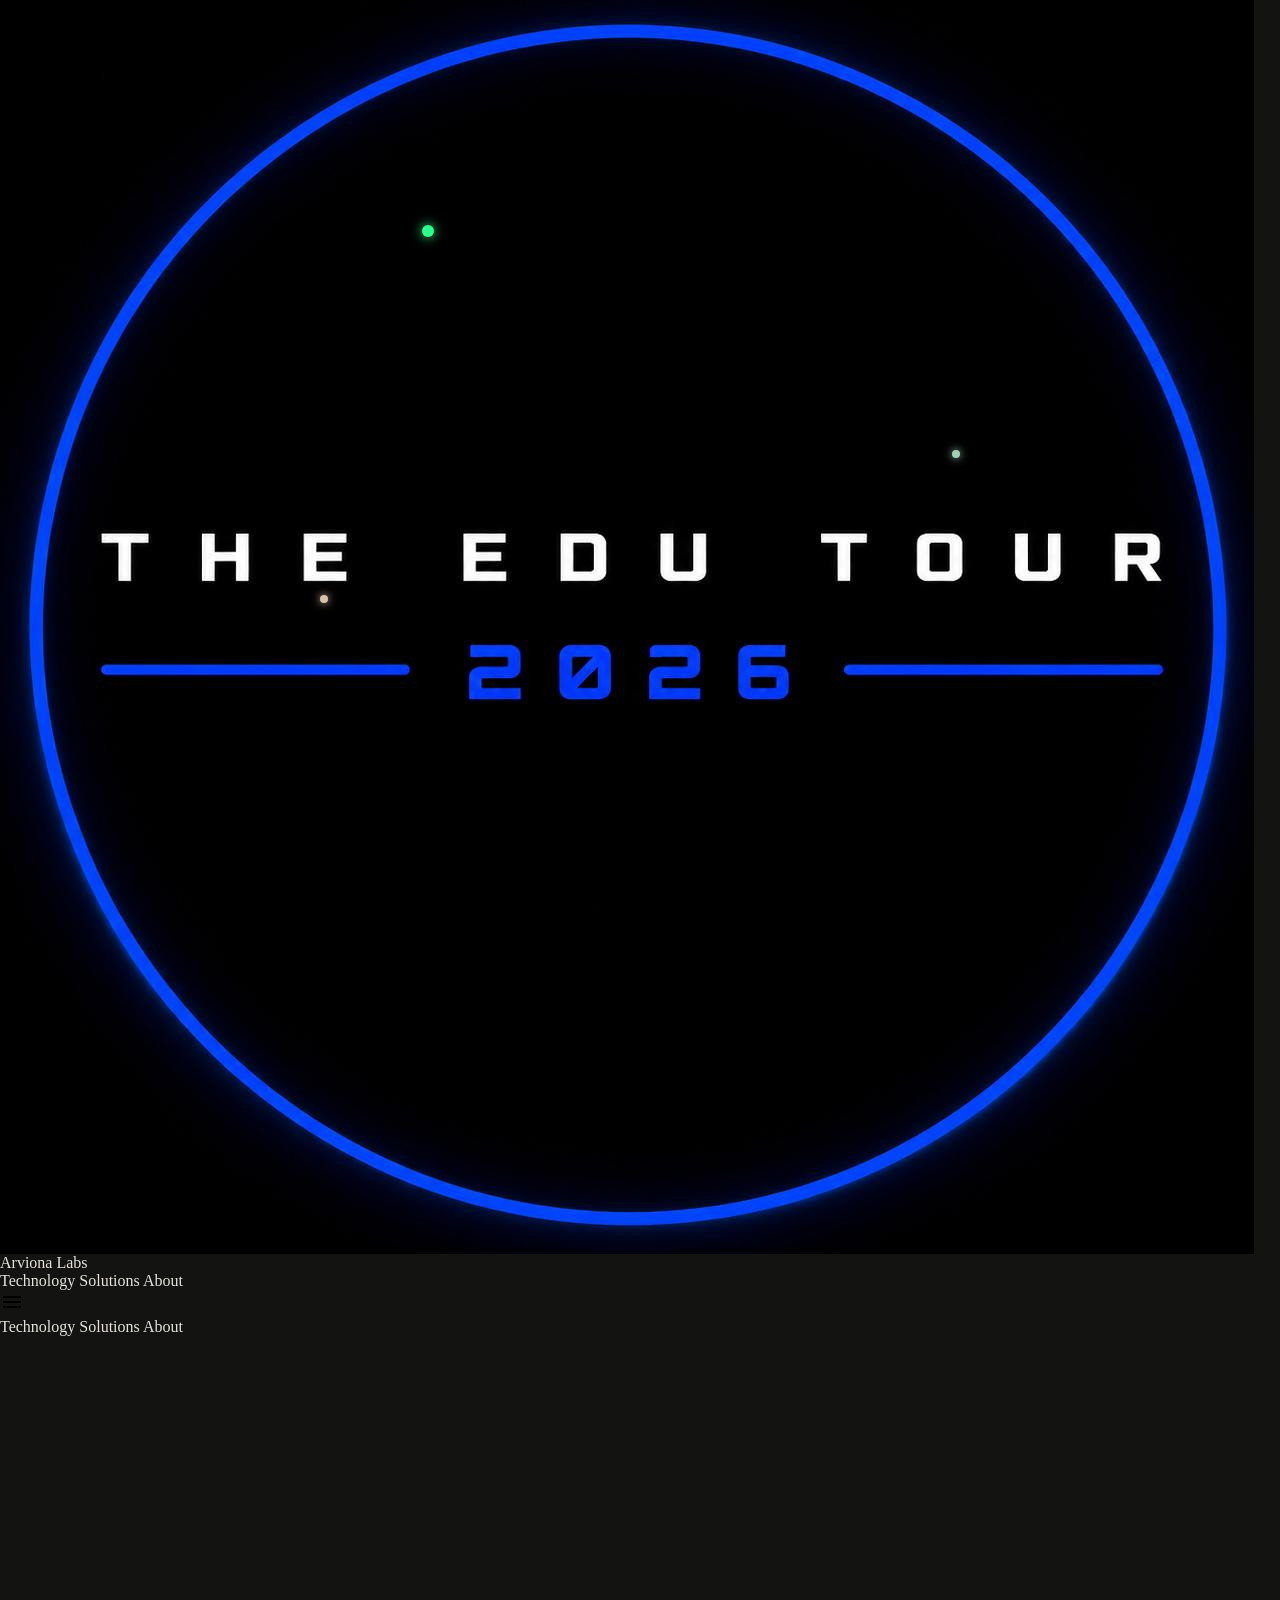
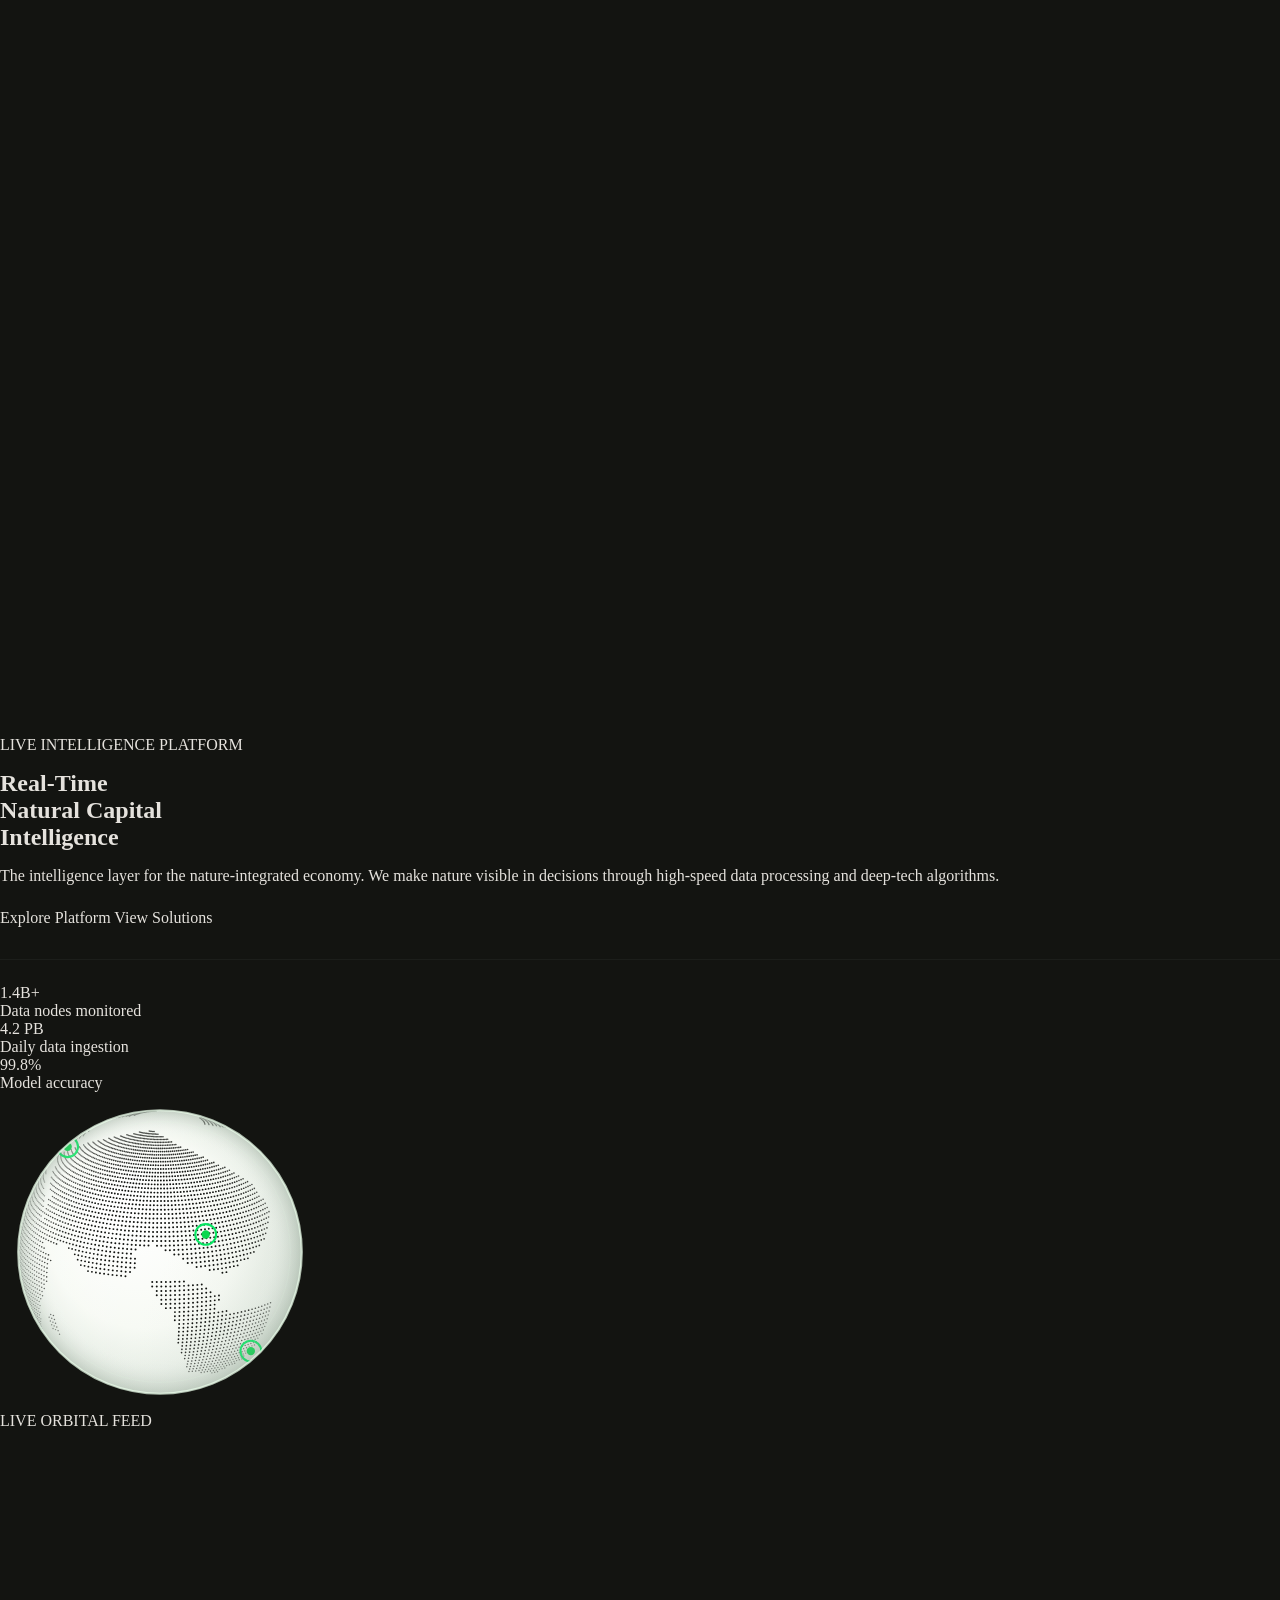
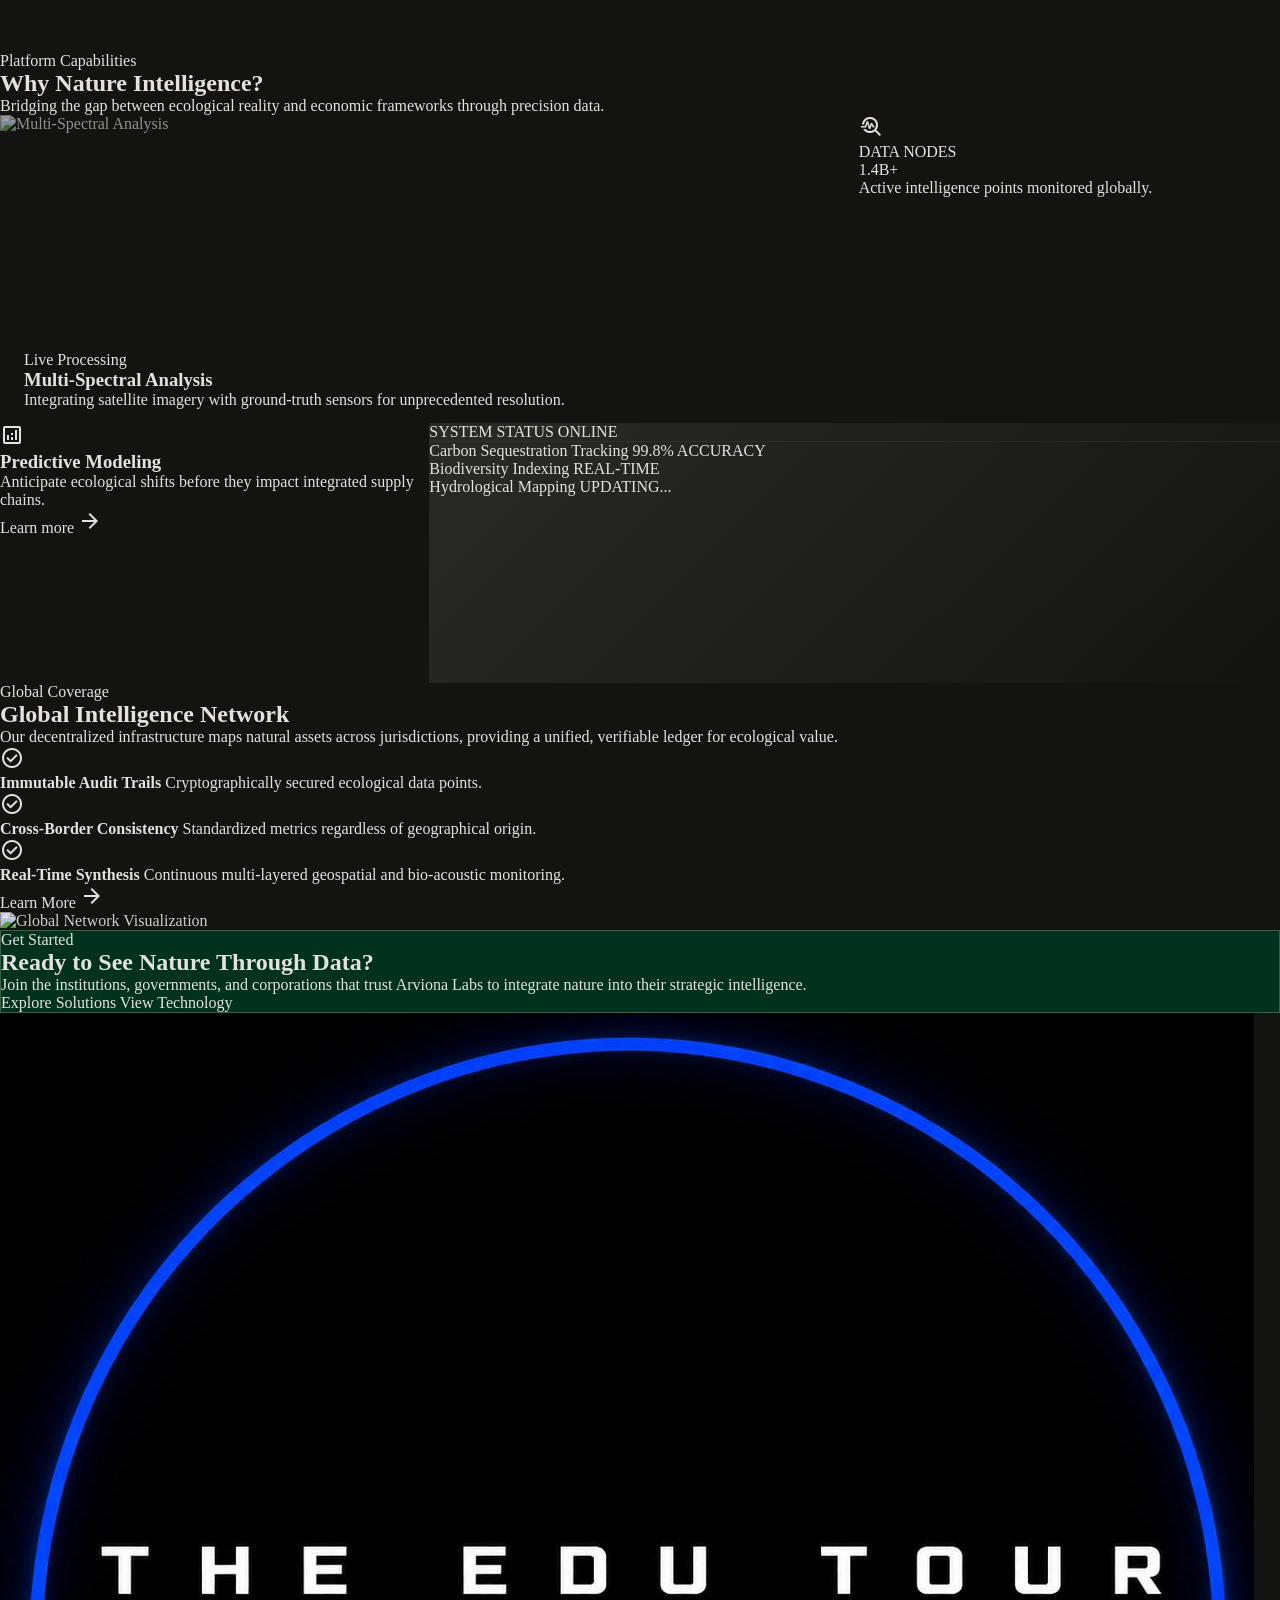
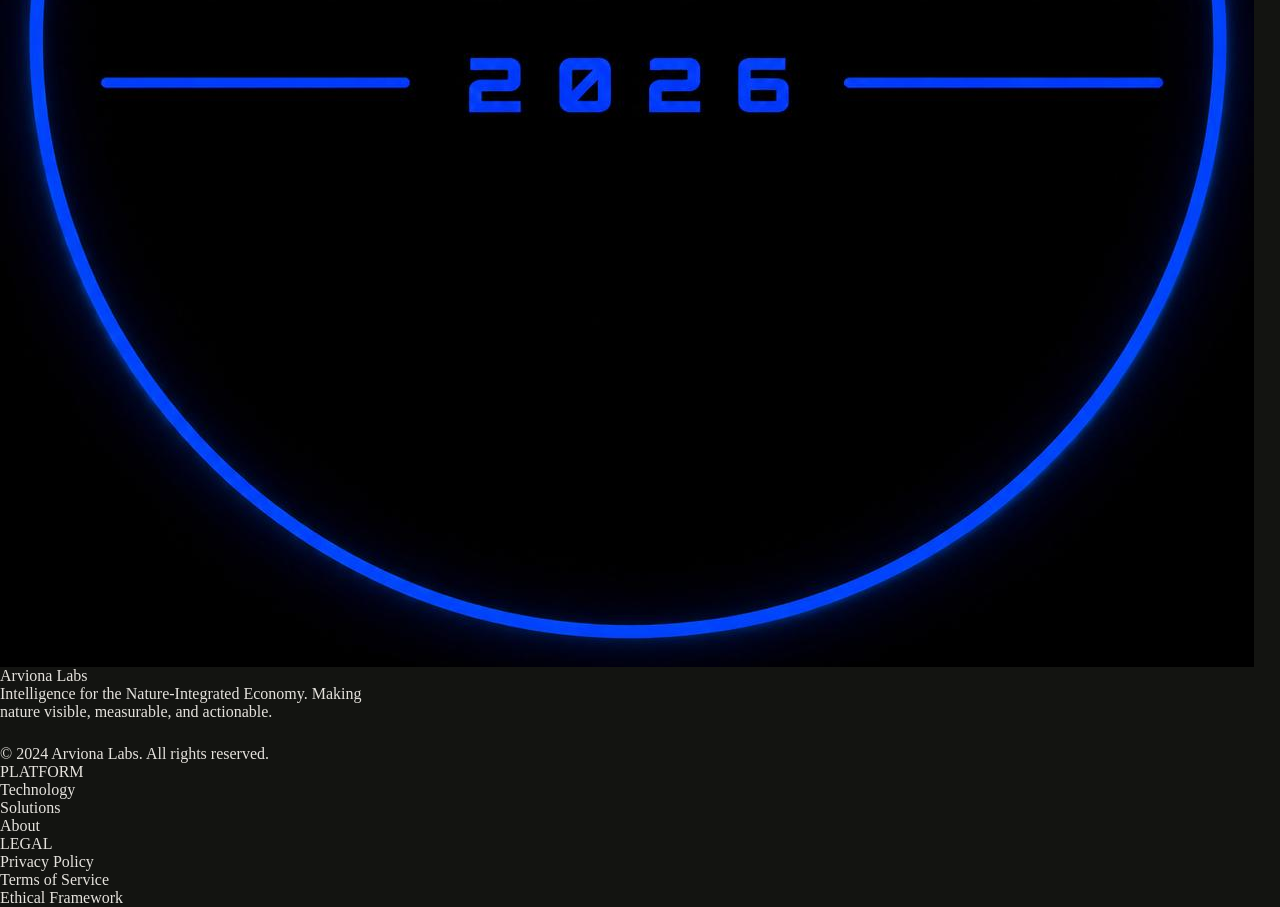
==== index.html @ b2488eae "first commit of website" ====
<!DOCTYPE html>
<html lang="en">
<head>
<meta charset="utf-8"/>
<meta content="width=device-width, initial-scale=1.0" name="viewport"/>
<title>Arviona Labs - Natural Capital Intelligence</title>
<meta name="description" content="The intelligence layer for the nature-integrated economy. Real-time natural capital intelligence through high-speed data processing and deep-tech algorithms."/>
<link href="https://fonts.googleapis.com" rel="preconnect"/>
<link crossorigin="" href="https://fonts.gstatic.com" rel="preconnect"/>
<link href="https://fonts.googleapis.com/css2?family=DM+Sans:ital,opsz,wght@0,9..40,100..1000;1,9..40,100..1000&family=JetBrains+Mono:ital,wght@0,100..800;1,100..800&family=Plus+Jakarta+Sans:ital,wght@0,200..800;1,200..800&display=swap" rel="stylesheet"/>
<link href="https://fonts.googleapis.com/css2?family=Material+Symbols+Outlined:wght,FILL@100..700,0..1&display=swap" rel="stylesheet"/>
<link href="arviona labs.jpeg" rel="icon" type="image/jpeg"/>
<link href="styles.css" rel="stylesheet"/>
</head>
<body class="tech-grid">

<!-- NAV -->
<nav class="nav">
  <a href="index.html" class="nav-logo">
    <div class="nav-icon nav-icon-image"><img alt="" class="brand-logo-image" src="arviona labs.jpeg"/></div>
    <span class="nav-brand">Arviona Labs</span>
  </a>
  <div class="nav-links">
    <a class="nav-link" href="technology.html">Technology</a>
    <a class="nav-link" href="solutions.html">Solutions</a>
    <a class="nav-link" href="about.html">About</a>
  </div>
  <button class="nav-hamburger md-show" id="menu-btn" aria-label="Open menu">
    <span class="material-symbols-outlined">menu</span>
  </button>
</nav>

<!-- MOBILE MENU -->
<div class="mobile-menu" id="mobile-menu">
  <a href="technology.html">Technology</a>
  <a href="solutions.html">Solutions</a>
  <a href="about.html">About</a>
</div>

<main class="main">

  <!-- HERO -->
  <section class="hero-section container section relative">
    <div class="blur-neon" style="top:15%;right:20%;width:600px;height:600px"></div>
    <div class="blur-primary" style="bottom:0;left:0;width:400px;height:400px"></div>

    <div class="hero-grid" style="position:relative;z-index:10">
      <!-- Left: Text -->
      <div class="space-y-4">
        <div class="chip">
          <span class="dot dot-sm"></span>
          LIVE INTELLIGENCE PLATFORM
        </div>

        <h1 class="display-lg text-secondary-dim" style="margin-top:16px">
          Real-Time<br/>
          <span class="text-on-bg">Natural Capital</span><br/>
          Intelligence
        </h1>

        <p class="body-lg text-on-surface-variant max-w-xl" style="margin-top:16px">
          The intelligence layer for the nature-integrated economy. We make nature visible in decisions through high-speed data processing and deep-tech algorithms.
        </p>

        <div class="flex flex-wrap gap-4" style="margin-top:24px">
          <a href="technology.html" class="btn-primary glow-border">Explore Platform</a>
          <a href="solutions.html" class="btn-secondary">View Solutions</a>
        </div>

        <!-- Stats -->
        <div class="flex flex-wrap gap-8" style="margin-top:32px;padding-top:24px;border-top:1px solid rgba(65,73,67,0.2)">
          <div>
            <div class="stat-value text-neon neon-text-glow">1.4B+</div>
            <div class="label-tech text-on-surface-variant mt-2">Data nodes monitored</div>
          </div>
          <div>
            <div class="stat-value text-secondary-dim">4.2 PB</div>
            <div class="label-tech text-on-surface-variant mt-2">Daily data ingestion</div>
          </div>
          <div>
            <div class="stat-value text-primary">99.8%</div>
            <div class="label-tech text-on-surface-variant mt-2">Model accuracy</div>
          </div>
        </div>
      </div>

      <!-- Right: Globe -->
      <div class="relative hero-globe-wrap" style="height:clamp(340px,44vw,560px)">
        <div class="blur-neon" style="inset:0;border-radius:50%"></div>
        <div aria-label="Rotating dotted globe" class="hero-globe-stage" role="img">
          <div class="hero-globe-aura"></div>
          <div class="hero-globe-shell animate-float">
            <canvas aria-hidden="true" class="hero-globe-canvas" id="hero-globe-canvas"></canvas>
          </div>
        </div>
        <!-- Live pill -->
        <div class="glass rounded-full flex items-center gap-2 px-4 py-2 hero-globe-pill">
          <span class="dot dot-sm"></span>
          <span class="label-tech text-neon">LIVE ORBITAL FEED</span>
        </div>
      </div>
    </div>
  </section>

  <!-- BENTO GRID: WHY NATURE INTELLIGENCE -->
  <section class="container section">
    <div class="mb-10">
      <span class="section-label">Platform Capabilities</span>
      <h2 class="headline-lg text-secondary-dim mt-3">Why Nature Intelligence?</h2>
      <p class="body-lg text-on-surface-variant max-w-2xl mt-2">Bridging the gap between ecological reality and economic frameworks through precision data.</p>
    </div>

    <div class="bento">
      <!-- Multi-Spectral -->
      <div class="span-8 glass rounded-xl overflow-hidden relative glow-hover" style="min-height:300px">
        <div class="absolute inset-0 z-0">
          <img alt="Multi-Spectral Analysis" class="card-img" style="width:100%;height:100%;object-fit:cover;opacity:0.6" src="https://lh3.googleusercontent.com/aida/[base64]"/>
          <div class="gradient-up absolute inset-0"></div>
        </div>
        <div style="position:relative;z-index:10;height:100%;display:flex;flex-direction:column;justify-content:flex-end;padding:24px">
          <span class="label-tech text-neon uppercase tracking-widest mb-2">Live Processing</span>
          <h3 class="title-md text-on-bg">Multi-Spectral Analysis</h3>
          <p class="body-md text-on-surface-variant mt-2 max-w-md">Integrating satellite imagery with ground-truth sensors for unprecedented resolution.</p>
        </div>
      </div>

      <!-- Stat: 1.4B+ -->
      <div class="span-4 glass rounded-xl p-gutter flex flex-col justify-between glow-hover" style="min-height:260px">
        <span class="material-symbols-outlined text-4xl text-secondary-dim">troubleshoot</span>
        <div>
          <div class="label-tech text-on-surface-variant mb-2">DATA NODES</div>
          <div class="stat-value text-neon neon-text-glow">1.4B+</div>
          <p class="body-md text-on-surface-variant mt-2">Active intelligence points monitored globally.</p>
        </div>
      </div>

      <!-- Predictive Modeling -->
      <div class="span-4 glass rounded-xl p-gutter flex flex-col justify-between glow-hover" style="min-height:260px">
        <span class="material-symbols-outlined text-4xl text-tertiary">analytics</span>
        <div>
          <h3 class="title-md text-on-bg mb-2">Predictive Modeling</h3>
          <p class="body-md text-on-surface-variant">Anticipate ecological shifts before they impact integrated supply chains.</p>
          <a href="technology.html" class="inline-flex items-center gap-2 text-neon label-tech mt-4 link-arrow">
            Learn more <span class="material-symbols-outlined text-sm">arrow_forward</span>
          </a>
        </div>
      </div>

      <!-- System Status -->
      <div class="span-8 glass rounded-xl p-gutter glow-hover" style="min-height:220px;background:linear-gradient(135deg, var(--surface-container-high), var(--bg))">
        <div style="width:100%">
          <div class="flex justify-between items-end pb-4 mb-4" style="border-bottom:1px solid rgba(65,73,67,0.3)">
            <span class="label-tech text-on-surface-variant">SYSTEM STATUS</span>
            <span class="label-tech text-neon flex items-center gap-2">
              <span class="dot dot-sm"></span> ONLINE
            </span>
          </div>
          <div class="space-y-4">
            <div class="flex justify-between items-center">
              <span class="body-md text-on-bg">Carbon Sequestration Tracking</span>
              <span class="label-tech text-secondary-dim">99.8% ACCURACY</span>
            </div>
            <div class="flex justify-between items-center">
              <span class="body-md text-on-bg">Biodiversity Indexing</span>
              <span class="label-tech text-secondary-dim">REAL-TIME</span>
            </div>
            <div class="flex justify-between items-center">
              <span class="body-md text-on-bg">Hydrological Mapping</span>
              <span class="label-tech text-neon flex items-center gap-2">
                <span class="dot dot-sm"></span>UPDATING...
              </span>
            </div>
          </div>
        </div>
      </div>
    </div>
  </section>

  <!-- GLOBAL INTELLIGENCE NETWORK -->
  <section class="container section">
    <div class="grid-2">
      <div>
        <span class="section-label">Global Coverage</span>
        <h2 class="headline-lg text-secondary-dim mt-3 mb-4">Global Intelligence Network</h2>
        <p class="body-lg text-on-surface-variant mb-6">
          Our decentralized infrastructure maps natural assets across jurisdictions, providing a unified, verifiable ledger for ecological value.
        </p>
        <div class="space-y-4">
          <div class="flex items-start gap-3">
            <span class="material-symbols-outlined text-neon mt-2">check_circle</span>
            <div>
              <strong class="body-md text-on-bg block">Immutable Audit Trails</strong>
              <span class="body-md text-on-surface-variant">Cryptographically secured ecological data points.</span>
            </div>
          </div>
          <div class="flex items-start gap-3">
            <span class="material-symbols-outlined text-neon mt-2">check_circle</span>
            <div>
              <strong class="body-md text-on-bg block">Cross-Border Consistency</strong>
              <span class="body-md text-on-surface-variant">Standardized metrics regardless of geographical origin.</span>
            </div>
          </div>
          <div class="flex items-start gap-3">
            <span class="material-symbols-outlined text-neon mt-2">check_circle</span>
            <div>
              <strong class="body-md text-on-bg block">Real-Time Synthesis</strong>
              <span class="body-md text-on-surface-variant">Continuous multi-layered geospatial and bio-acoustic monitoring.</span>
            </div>
          </div>
        </div>
        <div class="mt-8">
          <a href="about.html" class="btn-outline link-arrow">
            Learn More <span class="material-symbols-outlined text-sm">arrow_forward</span>
          </a>
        </div>
      </div>
      <div class="relative glass rounded-xl overflow-hidden">
        <img alt="Global Network Visualization" style="width:100%;height:auto;object-fit:cover;opacity:0.9" src="https://lh3.googleusercontent.com/aida/[base64]"/>
        <div class="animate-pulse" style="position:absolute;top:25%;left:33%;width:12px;height:12px;border-radius:50%;background:var(--neon);box-shadow:0 0 12px #2DFF8D"></div>
        <div class="animate-pulse" style="position:absolute;top:50%;right:25%;width:8px;height:8px;border-radius:50%;background:var(--primary);box-shadow:0 0 8px #a1d1b5;animation-delay:1s"></div>
        <div class="animate-pulse" style="position:absolute;bottom:33%;left:25%;width:8px;height:8px;border-radius:50%;background:var(--secondary-fixed-dim);box-shadow:0 0 8px #dac2aa;animation-delay:2s"></div>
      </div>
    </div>
  </section>

  <!-- CTA BANNER -->
  <section class="container section">
    <div class="relative rounded-2xl overflow-hidden p-10 text-center" style="background:var(--primary-container);border:1px solid rgba(184,206,162,0.3)">
      <div class="blur-neon" style="inset:0"></div>
      <div style="position:relative;z-index:10">
        <span class="section-label">Get Started</span>
        <h2 class="headline-lg text-on-bg mt-3 mb-4">Ready to See Nature Through Data?</h2>
        <p class="body-lg text-on-surface-variant mb-8 max-w-2xl mx-auto">
          Join the institutions, governments, and corporations that trust Arviona Labs to integrate nature into their strategic intelligence.
        </p>
        <div class="flex flex-wrap justify-center gap-4">
          <a href="solutions.html" class="btn-primary">Explore Solutions</a>
          <a href="technology.html" class="btn-secondary glow-border">View Technology</a>
        </div>
      </div>
    </div>
  </section>

</main>

<!-- FOOTER -->
<footer class="footer">
  <div class="footer-grid">
    <div>
      <div class="nav-logo mb-4">
        <div class="nav-icon nav-icon-image"><img alt="" class="brand-logo-image" src="arviona labs.jpeg"/></div>
        <span class="nav-brand">Arviona Labs</span>
      </div>
      <p class="body-md text-on-surface-variant" style="max-width:24rem;margin-bottom:24px">
        Intelligence for the Nature-Integrated Economy. Making nature visible, measurable, and actionable.
      </p>
      <p class="label-tech text-on-surface-variant">© 2024 Arviona Labs. All rights reserved.</p>
    </div>
    <div>
      <span class="label-tech text-on-bg block mb-4">PLATFORM</span>
      <div class="space-y-4">
        <a class="body-md text-on-surface-variant block transition-colors" href="technology.html" style="display:block">Technology</a>
        <a class="body-md text-on-surface-variant block transition-colors" href="solutions.html" style="display:block">Solutions</a>
        <a class="body-md text-on-surface-variant block transition-colors" href="about.html" style="display:block">About</a>
      </div>
    </div>
    <div>
      <span class="label-tech text-on-bg block mb-4">LEGAL</span>
      <div class="space-y-4">
        <a class="body-md text-on-surface-variant block transition-colors" href="#" style="display:block">Privacy Policy</a>
        <a class="body-md text-on-surface-variant block transition-colors" href="#" style="display:block">Terms of Service</a>
        <a class="body-md text-on-surface-variant block transition-colors" href="#" style="display:block">Ethical Framework</a>
      </div>
    </div>
  </div>
</footer>

<script>
  document.getElementById('menu-btn').addEventListener('click', () => {
    document.getElementById('mobile-menu').classList.toggle('open');
  });

  const heroGlobeCanvas = document.getElementById('hero-globe-canvas');
  if (heroGlobeCanvas) {
    const heroGlobeContext = heroGlobeCanvas.getContext('2d');
    const degreesToRadians = Math.PI / 180;
    const fullCircle = Math.PI * 2;
    const reducedMotion = window.matchMedia('(prefers-reduced-motion: reduce)').matches;
    const viewOrigin = {
      latitude: 19 * degreesToRadians,
      longitude: 150 * degreesToRadians,
    };
    const earthPolygons = [
      [[-168, 72], [-142, 72], [-128, 68], [-114, 62], [-101, 56], [-86, 50], [-72, 46], [-58, 48], [-54, 42], [-58, 30], [-84, 23], [-98, 18], [-108, 24], [-116, 32], [-125, 42], [-138, 54], [-156, 64], [-168, 72]],
      [[-81, 12], [-73, 10], [-64, 3], [-59, -8], [-56, -20], [-54, -31], [-57, -44], [-65, -54], [-73, -51], [-79, -35], [-81, -16], [-81, 12]],
      [[-74, 82], [-42, 84], [-20, 76], [-24, 66], [-42, 59], [-60, 61], [-74, 72], [-74, 82]],
      [[-10, 35], [2, 44], [12, 50], [24, 59], [42, 68], [64, 75], [88, 78], [110, 72], [132, 62], [150, 50], [160, 40], [161, 26], [152, 18], [140, 12], [128, 8], [118, 11], [107, 17], [97, 22], [88, 19], [80, 8], [70, 7], [61, 14], [52, 20], [44, 28], [34, 33], [24, 37], [16, 42], [5, 43], [-4, 39], [-10, 35]],
      [[-18, 37], [-5, 35], [10, 37], [22, 34], [31, 30], [39, 20], [45, 11], [50, 10], [48, 0], [43, -10], [36, -22], [28, -31], [18, -35], [5, -34], [-4, -28], [-12, -12], [-17, 5], [-18, 20], [-18, 37]],
      [[34, 32], [48, 30], [57, 24], [55, 17], [45, 14], [39, 17], [34, 32]],
      [[68, 24], [79, 24], [89, 21], [92, 12], [87, 8], [77, 8], [72, 16], [68, 24]],
      [[95, 8], [107, 8], [118, 5], [126, -1], [123, -8], [112, -9], [102, -5], [95, 8]],
      [[106, -7], [153, -9], [154, -24], [148, -38], [133, -44], [116, -40], [109, -25], [106, -7]],
      [[129, 31], [141, 35], [145, 42], [141, 46], [134, 42], [129, 31]],
      [[46, -13], [51, -15], [50, -25], [45, -24], [46, -13]],
      [[-11, 50], [2, 52], [2, 58], [-6, 59], [-11, 50]]
    ];
    const globeMarkers = [
      { longitude: 121.5, latitude: 25.0 },
      { longitude: 151.2, latitude: -33.9 },
      { longitude: 2.3, latitude: 48.8 },
      { longitude: -123.1, latitude: 49.3 },
    ];
    const landDots = buildLandDots(earthPolygons, 1.85);
    let renderSize = 0;
    let renderScale = 1;

    function buildLandDots(polygons, degreeStep) {
      const dotPoints = [];
      for (let latitude = -58; latitude <= 78; latitude += degreeStep) {
        for (let longitude = -180; longitude <= 180; longitude += degreeStep) {
          if (polygons.some((polygon) => pointInsidePolygon(longitude, latitude, polygon))) {
            dotPoints.push({ longitude, latitude });
          }
        }
      }
      return dotPoints;
    }

    function pointInsidePolygon(targetLongitude, targetLatitude, polygon) {
      let inside = false;
      for (let currentIndex = 0, previousIndex = polygon.length - 1; currentIndex < polygon.length; previousIndex = currentIndex++) {
        const currentLongitude = polygon[currentIndex][0];
        const currentLatitude = polygon[currentIndex][1];
        const previousLongitude = polygon[previousIndex][0];
        const previousLatitude = polygon[previousIndex][1];
        const crossesLatitude = ((currentLatitude > targetLatitude) !== (previousLatitude > targetLatitude));
        const intersectionLongitude = ((previousLongitude - currentLongitude) * (targetLatitude - currentLatitude)) / ((previousLatitude - currentLatitude) || 1e-9) + currentLongitude;
        if (crossesLatitude && targetLongitude < intersectionLongitude) {
          inside = !inside;
        }
      }
      return inside;
    }

    function resizeHeroGlobe() {
      const globeBounds = heroGlobeCanvas.parentElement.getBoundingClientRect();
      const nextSize = Math.max(320, Math.round(Math.min(globeBounds.width, globeBounds.height || globeBounds.width)));
      const nextScale = Math.min(window.devicePixelRatio || 1, 2);
      if (nextSize === renderSize && nextScale === renderScale) {
        return;
      }
      renderSize = nextSize;
      renderScale = nextScale;
      heroGlobeCanvas.width = renderSize * renderScale;
      heroGlobeCanvas.height = renderSize * renderScale;
      heroGlobeContext.setTransform(renderScale, 0, 0, renderScale, 0, 0);
    }

    function projectToSphere(latitudeDegrees, longitudeDegrees, rotationAngle) {
      const latitudeRadians = latitudeDegrees * degreesToRadians;
      const longitudeRadians = longitudeDegrees * degreesToRadians;
      const activeViewLongitude = viewOrigin.longitude + rotationAngle;
      const longitudeDelta = longitudeRadians - activeViewLongitude;
      const sineLatitude = Math.sin(latitudeRadians);
      const cosineLatitude = Math.cos(latitudeRadians);
      const sineViewLatitude = Math.sin(viewOrigin.latitude);
      const cosineViewLatitude = Math.cos(viewOrigin.latitude);
      const visibility = (sineViewLatitude * sineLatitude) + (cosineViewLatitude * cosineLatitude * Math.cos(longitudeDelta));
      if (visibility <= 0) {
        return null;
      }
      const projectedX = cosineLatitude * Math.sin(longitudeDelta);
      const projectedY = (cosineViewLatitude * sineLatitude) - (sineViewLatitude * cosineLatitude * Math.cos(longitudeDelta));
      return { x: projectedX, y: -projectedY, visibility };
    }

    function drawMarker(projectedPoint, centerX, centerY, radius, timestamp) {
      const pulseStrength = reducedMotion ? 0.35 : (Math.sin(timestamp * 0.005) + 1) / 2;
      const markerX = centerX + (projectedPoint.x * radius);
      const markerY = centerY + (projectedPoint.y * radius);
      heroGlobeContext.strokeStyle = 'rgba(0, 230, 94, 0.96)';
      heroGlobeContext.lineWidth = 2.1;
      heroGlobeContext.beginPath();
      heroGlobeContext.arc(markerX, markerY, 7 + (pulseStrength * 3.5), 0, fullCircle);
      heroGlobeContext.stroke();
      heroGlobeContext.fillStyle = '#07d84d';
      heroGlobeContext.beginPath();
      heroGlobeContext.arc(markerX, markerY, 4.2, 0, fullCircle);
      heroGlobeContext.fill();
    }

    function renderHeroGlobe(timestamp) {
      resizeHeroGlobe();

      const centerX = renderSize / 2;
      const centerY = renderSize / 2;
      const radius = renderSize * 0.443;
      const rotationAngle = reducedMotion ? 0 : timestamp * -0.000215;

      heroGlobeContext.clearRect(0, 0, renderSize, renderSize);
      heroGlobeContext.save();
      heroGlobeContext.beginPath();
      heroGlobeContext.arc(centerX, centerY, radius, 0, fullCircle);
      heroGlobeContext.clip();

      const oceanGradient = heroGlobeContext.createRadialGradient(
        centerX - (radius * 0.28),
        centerY - (radius * 0.34),
        radius * 0.12,
        centerX,
        centerY,
        radius * 1.04
      );
      oceanGradient.addColorStop(0, '#ffffff');
      oceanGradient.addColorStop(0.6, '#f7faf4');
      oceanGradient.addColorStop(1, '#dfe8de');
      heroGlobeContext.fillStyle = oceanGradient;
      heroGlobeContext.fillRect(centerX - radius, centerY - radius, radius * 2, radius * 2);

      const surfaceShade = heroGlobeContext.createLinearGradient(
        centerX - (radius * 0.8),
        centerY - (radius * 0.2),
        centerX + radius,
        centerY + (radius * 0.7)
      );
      surfaceShade.addColorStop(0, 'rgba(255, 255, 255, 0.24)');
      surfaceShade.addColorStop(0.4, 'rgba(255, 255, 255, 0.03)');
      surfaceShade.addColorStop(1, 'rgba(145, 166, 149, 0.24)');
      heroGlobeContext.fillStyle = surfaceShade;
      heroGlobeContext.fillRect(centerX - radius, centerY - radius, radius * 2, radius * 2);

      for (const dotPoint of landDots) {
        const projectedPoint = projectToSphere(dotPoint.latitude, dotPoint.longitude, rotationAngle);
        if (!projectedPoint) {
          continue;
        }
        const dotX = centerX + (projectedPoint.x * radius);
        const dotY = centerY + (projectedPoint.y * radius);
        const dotRadius = Math.max(0.64, (renderSize * 0.00225) * (0.68 + (projectedPoint.visibility * 0.72)));
        heroGlobeContext.globalAlpha = Math.min(1, 0.18 + (projectedPoint.visibility * 0.98));
        heroGlobeContext.fillStyle = '#111310';
        heroGlobeContext.beginPath();
        heroGlobeContext.arc(dotX, dotY, dotRadius, 0, fullCircle);
        heroGlobeContext.fill();
      }

      heroGlobeContext.globalAlpha = 1;

      for (const marker of globeMarkers) {
        const projectedMarker = projectToSphere(marker.latitude, marker.longitude, rotationAngle);
        if (projectedMarker && projectedMarker.visibility > 0.06) {
          drawMarker(projectedMarker, centerX, centerY, radius, timestamp);
        }
      }

      const limbShade = heroGlobeContext.createRadialGradient(
        centerX - (radius * 0.12),
        centerY - (radius * 0.16),
        radius * 0.24,
        centerX,
        centerY,
        radius
      );
      limbShade.addColorStop(0, 'rgba(255, 255, 255, 0)');
      limbShade.addColorStop(0.72, 'rgba(255, 255, 255, 0)');
      limbShade.addColorStop(1, 'rgba(126, 145, 128, 0.32)');
      heroGlobeContext.fillStyle = limbShade;
      heroGlobeContext.fillRect(centerX - radius, centerY - radius, radius * 2, radius * 2);

      heroGlobeContext.restore();

      heroGlobeContext.strokeStyle = 'rgba(236, 255, 236, 0.72)';
      heroGlobeContext.lineWidth = Math.max(2.2, radius * 0.0072);
      heroGlobeContext.beginPath();
      heroGlobeContext.arc(centerX, centerY, radius, 0, fullCircle);
      heroGlobeContext.stroke();

      heroGlobeContext.strokeStyle = 'rgba(223, 255, 223, 0.14)';
      heroGlobeContext.lineWidth = Math.max(0.8, radius * 0.0026);
      heroGlobeContext.beginPath();
      heroGlobeContext.arc(centerX, centerY, radius * 0.92, 0, fullCircle);
      heroGlobeContext.stroke();

      if (!reducedMotion) {
        requestAnimationFrame(renderHeroGlobe);
      }
    }

    window.addEventListener('resize', resizeHeroGlobe);
    resizeHeroGlobe();
    if (reducedMotion) {
      renderHeroGlobe(0);
    } else {
      requestAnimationFrame(renderHeroGlobe);
    }
  }

  // Highlight active nav link
  document.querySelectorAll('.footer a[href]').forEach(a => {
    a.addEventListener('mouseenter', () => a.style.color = 'var(--primary)');
    a.addEventListener('mouseleave', () => a.style.color = '');
  });
</script>
</body>
</html>
---- styles.css ----
/* ===================================================================
   ARVIONA LABS — DESIGN SYSTEM (Self-Contained, No CDN)
   =================================================================== */

/* === RESET === */
*, *::before, *::after { box-sizing: border-box; margin: 0; padding: 0; }
html { scroll-behavior: smooth; -webkit-text-size-adjust: 100%; }
body { min-height: 100vh; -webkit-font-smoothing: antialiased; -moz-osx-font-smoothing: grayscale; }
img, picture, video, canvas, svg { display: block; max-width: 100%; }
input, button, textarea, select { font: inherit; }
a { color: inherit; text-decoration: none; }
ul, ol { list-style: none; }
button { cursor: pointer; border: none; background: none; }

/* === DESIGN TOKENS === */
:root {
  /* Core palette */
  --bg: #131411;
  --surface: #131411;
  --surface-container-lowest: #0e0e0c;
  --surface-container-low: #1c1c19;
  --surface-container: #20201d;
  --surface-container-high: #2a2a27;
  --surface-container-highest: #353532;
  --surface-variant: #353532;
  --surface-bright: #3a3936;

  /* Text */
  --on-bg: #e5e2dd;
  --on-surface: #e5e2dd;
  --on-surface-variant: #c1c9c1;

  /* Brand */
  --primary: #a1d1b5;
  --primary-container: #00321f;
  --on-primary: #073824;
  --on-primary-container: #6e9c82;
  --secondary: #dac2aa;
  --secondary-fixed-dim: #dac2aa;
  --secondary-fixed: #f8dec5;
  --secondary-container: #574634;
  --on-secondary: #3c2e1d;
  --tertiary: #b8cea2;
  --tertiary-fixed-dim: #b8cea2;
  --tertiary-container: #1e2f11;

  /* Accent */
  --neon: #2DFF8D;
  --deep-earth: #1A1D1C;
  --surface-cream: #F2E8DF;
  --fossil-brown: #5F3D3B;

  /* Outline */
  --outline: #8b938c;
  --outline-variant: #414943;

  /* Error */
  --error: #ffb4ab;

  /* Spacing */
  --unit: 8px;
  --gutter: 24px;
  --stack-xs: 4px;
  --stack-md: 16px;
  --stack-xl: 48px;
  --margin-mobile: 20px;
  --margin-desktop: 64px;
  --container-max: 1280px;

  /* Radius */
  --r-sm: 4px;
  --r-md: 8px;
  --r-lg: 12px;
  --r-xl: 16px;
  --r-full: 9999px;
}

/* === BASE === */
body {
  background: var(--bg);
  color: var(--on-bg);
  @media (max-width: 768px) {
    .hero-grid { grid-template-columns: 1fr; }
    .hero-section { min-height: auto; padding-top: 40px; padding-bottom: 40px; }
    .hero-globe-stage {
      width: min(100%, 390px);
      margin: 16px auto 0;
    }
    .hero-globe-shell {
      max-width: 360px;
    }
    .hero-globe-pill {
      bottom: 4px;
    }
  }

  /* Bento Grid */
  .bento {
    display: grid;
    grid-template-columns: repeat(12, 1fr);
    gap: var(--unit);
  }
  .bento > .span-4 { grid-column: span 4; }
  .bento > .span-8 { grid-column: span 8; }
  .bento > .span-12 { grid-column: span 12; }
  @media (max-width: 768px) {
  font-weight: 700;
.title-md, h3 {
  font-family: 'DM Sans', sans-serif;
  line-height: 1.5;
}
.label-tech {
  font-family: 'JetBrains Mono', monospace;
  font-size: 14px;
  font-weight: 500;
  line-height: 1.43;
  letter-spacing: 0.05em;
}
.section-label {
  font-family: 'JetBrains Mono', monospace;
  font-size: 14px;
  font-weight: 500;
  letter-spacing: 0.1em;
  text-transform: uppercase;
  color: var(--neon);
}

/* === LAYOUT === */
.page { display: flex; flex-direction: column; min-height: 100vh; }
.main { flex: 1; padding-top: 72px; }
.container {
  max-width: var(--container-max);
  margin: 0 auto;
  padding-left: var(--margin-desktop);
  padding-right: var(--margin-desktop);
}
.section { padding-top: 80px; padding-bottom: 80px; }
@media (max-width: 768px) {
  .container { padding-left: var(--margin-mobile); padding-right: var(--margin-mobile); }
  .section { padding-top: 48px; padding-bottom: 48px; }
}

/* Grids */
.grid { display: grid; gap: var(--gutter); }
.grid-2 { grid-template-columns: 1fr 1fr; }
.grid-3 { grid-template-columns: repeat(3, 1fr); }
.grid-4 { grid-template-columns: repeat(4, 1fr); }
.grid-12 { grid-template-columns: repeat(12, 1fr); gap: var(--unit); }
.col-4 { grid-column: span 4; }
.col-5 { grid-column: span 5; }
.col-7 { grid-column: span 7; }
.col-8 { grid-column: span 8; }
.col-12 { grid-column: span 12; }
@media (max-width: 768px) {
  .grid-2, .grid-3, .grid-4, .grid-12 { grid-template-columns: 1fr; }
  .col-4, .col-5, .col-7, .col-8, .col-12 { grid-column: span 1; }
}

/* Flex */
.flex { display: flex; }
.flex-col { flex-direction: column; }
.flex-wrap { flex-wrap: wrap; }
.items-center { align-items: center; }
.items-start { align-items: flex-start; }
.items-end { align-items: flex-end; }
.justify-center { justify-content: center; }
.justify-between { justify-content: space-between; }
.justify-end { justify-content: flex-end; }
.flex-1 { flex: 1; }
.flex-grow { flex-grow: 1; }

/* Spacing */
.gap-1 { gap: 4px; }
.gap-2 { gap: 8px; }
.gap-3 { gap: 12px; }
.gap-4 { gap: 16px; }
.gap-6 { gap: 24px; }
.gap-8 { gap: 32px; }
.gap-12 { gap: 48px; }
.gap-unit { gap: var(--unit); }
.gap-gutter { gap: var(--gutter); }

.mt-2 { margin-top: 8px; }
.mt-3 { margin-top: 12px; }
.mt-4 { margin-top: 16px; }
.mt-6 { margin-top: 24px; }
.mt-8 { margin-top: 32px; }
.mt-auto { margin-top: auto; }
.mb-2 { margin-bottom: 8px; }
.mb-4 { margin-bottom: 16px; }
.mb-6 { margin-bottom: 24px; }
.mb-10 { margin-bottom: 40px; }
.pt-4 { padding-top: 16px; }
.pt-6 { padding-top: 24px; }
.pt-8 { padding-top: 32px; }
.pb-4 { padding-bottom: 16px; }
.p-6 { padding: 24px; }
.p-8 { padding: 32px; }
.p-10 { padding: 40px; }
.p-gutter { padding: var(--gutter); }
.px-3 { padding-left: 12px; padding-right: 12px; }
.px-4 { padding-left: 16px; padding-right: 16px; }
.px-6 { padding-left: 24px; padding-right: 24px; }
.px-8 { padding-left: 32px; padding-right: 32px; }
.py-1 { padding-top: 4px; padding-bottom: 4px; }
.py-2 { padding-top: 8px; padding-bottom: 8px; }
.py-3 { padding-top: 12px; padding-bottom: 12px; }
.py-4 { padding-top: 16px; padding-bottom: 16px; }
.py-10 { padding-top: 40px; padding-bottom: 40px; }
.py-12 { padding-top: 48px; padding-bottom: 48px; }

/* Sizing */
.w-full { width: 100%; }
.w-max { width: max-content; }
.h-full { height: 100%; }
.h-48 { height: 192px; }
.max-w-md { max-width: 28rem; }
.max-w-xl { max-width: 36rem; }
.max-w-2xl { max-width: 42rem; }
.max-w-3xl { max-width: 48rem; }
.min-h-screen { min-height: 100vh; }

/* Position */
.relative { position: relative; }
.absolute { position: absolute; }
.fixed { position: fixed; }
.inset-0 { top: 0; right: 0; bottom: 0; left: 0; }
.top-0 { top: 0; }
.bottom-0 { bottom: 0; }
.left-0 { left: 0; }
/* Misc */
.mx-auto { margin-left: auto; margin-right: auto; }
.overflow-hidden { overflow: hidden; }
.overflow-x-hidden { overflow-x: hidden; }
.pointer-events-none { pointer-events: none; }
.cursor-pointer { cursor: pointer; }
.object-cover { object-fit: cover; }
.object-contain { object-fit: contain; }
.rounded-sm { border-radius: var(--r-sm); }
.rounded { border-radius: var(--r-md); }
.rounded-lg { border-radius: var(--r-lg); }
.rounded-xl { border-radius: var(--r-lg); }
.rounded-2xl { border-radius: var(--r-xl); }
.rounded-full { border-radius: var(--r-full); }
.border { border: 1px solid; }
.border-t { border-top: 1px solid; }
.border-b { border-bottom: 1px solid; }
.space-y-2 > * + * { margin-top: 8px; }
.space-y-4 > * + * { margin-top: 16px; }
.space-y-6 > * + * { margin-top: 24px; }

/* Transitions */
.transition { transition: all 0.3s ease; }
.transition-colors { transition: color 0.3s, background-color 0.3s, border-color 0.3s; }
.transition-opacity { transition: opacity 0.5s ease; }
.transition-transform { transition: transform 0.3s ease; }
.duration-300 { transition-duration: 300ms; }
.duration-500 { transition-duration: 500ms; }
.duration-700 { transition-duration: 700ms; }

/* === COLORS === */
.text-primary { color: var(--primary); }
.text-neon { color: var(--neon); }
.text-secondary { color: var(--secondary); }
.text-secondary-dim { color: var(--secondary-fixed-dim); }
.text-tertiary { color: var(--tertiary); }
.text-tertiary-dim { color: var(--tertiary-fixed-dim); }
.text-on-bg { color: var(--on-bg); }
.text-on-surface { color: var(--on-surface); }
.text-on-surface-variant { color: var(--on-surface-variant); }
.text-on-primary-container { color: var(--on-primary-container); }
.text-outline { color: var(--outline); }

.bg-surface { background: var(--surface); }
.bg-container { background: var(--surface-container); }
.bg-container-low { background: var(--surface-container-low); }
.bg-container-high { background: var(--surface-container-high); }
.bg-container-lowest { background: var(--surface-container-lowest); }
.bg-primary-container { background: var(--primary-container); }
.bg-deep-earth { background: var(--deep-earth); }

.border-outline { border-color: var(--outline-variant); }
.border-tertiary { border-color: rgba(184, 206, 162, 0.2); }
.border-neon { border-color: rgba(45, 255, 141, 0.5); }

.opacity-60 { opacity: 0.6; }
.opacity-70 { opacity: 0.7; }
.opacity-80 { opacity: 0.8; }
.opacity-90 { opacity: 0.9; }
.mix-blend-screen { mix-blend-mode: screen; }
.mix-blend-luminosity { mix-blend-mode: luminosity; }

/* === COMPONENT STYLES === */

/* Nav */
.nav {
  position: fixed;
  top: 0;
  left: 0;
  right: 0;
  z-index: 50;
  display: flex;
  align-items: center;
  justify-content: space-between;
  padding: 16px var(--margin-desktop);
  background: rgba(19, 20, 17, 0.8);
  backdrop-filter: blur(12px);
  -webkit-backdrop-filter: blur(12px);
  border-bottom: 1px solid rgba(65, 73, 67, 0.2);
}
@media (max-width: 768px) { .nav { padding: 16px var(--margin-mobile); } }
.nav-logo {
  display: flex;
  align-items: center;
  gap: 12px;
}
.nav-icon {
  width: 32px;
  height: 32px;
  border-radius: 8px;
  background: var(--primary-container);
  border: 1px solid rgba(184, 206, 162, 0.3);
  display: flex;
  align-items: center;
  justify-content: center;
}
.nav-icon-image {
  width: 42px;
  height: 42px;
  padding: 0;
  overflow: hidden;
  border-radius: 50%;
  background: #000;
  box-shadow: 0 0 18px rgba(9, 92, 255, 0.25);
}
.brand-logo-image {
  width: 100%;
  height: 100%;
  object-fit: cover;
}
.nav-icon .material-symbols-outlined { color: var(--neon); font-size: 18px; }
.nav-brand {
  font-family: 'Plus Jakarta Sans', sans-serif;
  font-size: 16px;
  font-weight: 700;
  color: var(--on-bg);
  letter-spacing: -0.01em;
}
.nav-links {
  display: flex;
  align-items: center;
  gap: 32px;
}
@media (max-width: 768px) { .nav-links { display: none; } }
.nav-link {
  font-family: 'DM Sans', sans-serif;
  font-size: 16px;
  color: var(--on-surface-variant);
  transition: color 0.3s;
}
.nav-link:hover { color: var(--neon); }
.nav-link.active {
  color: var(--neon);
  font-weight: 700;
  border-bottom: 2px solid var(--neon);
  padding-bottom: 4px;
}
.nav-cta {
  display: inline-block;
  background: var(--secondary-fixed-dim);
  color: var(--primary-container);
  padding: 8px 24px;
  border-radius: var(--r-full);
  font-size: 14px;
  font-weight: 700;
  transition: background 0.3s;
}
.nav-cta:hover { background: var(--secondary-fixed); }
.nav-hamburger {
  display: none;
  color: var(--on-surface);
  padding: 8px;
}
@media (max-width: 768px) { .nav-hamburger { display: flex; } }

/* Mobile Menu */
.mobile-menu {
  display: none;
  position: fixed;
  top: 65px;
  left: 0;
  right: 0;
  z-index: 40;
  flex-direction: column;
  background: var(--surface-container-low);
  border-bottom: 1px solid rgba(65, 73, 67, 0.2);
  padding: 16px var(--margin-mobile);
}
.mobile-menu.open { display: flex; }
.mobile-menu a {
  display: block;
  padding: 12px 0;
  color: var(--on-surface-variant);
  font-size: 16px;
  border-bottom: 1px solid rgba(65, 73, 67, 0.1);
  transition: color 0.3s;
}
.mobile-menu a:hover, .mobile-menu a.active { color: var(--neon); }

/* Glass Panel */
.glass {
  background: rgba(42, 42, 39, 0.4);
  backdrop-filter: blur(20px);
  -webkit-backdrop-filter: blur(20px);
  border: 1px solid rgba(146, 167, 126, 0.2);
}
.glass-dark {
  background: rgba(19, 20, 17, 0.6);
  backdrop-filter: blur(20px);
  -webkit-backdrop-filter: blur(20px);
  border: 1px solid rgba(184, 206, 162, 0.1);
}

/* Cards */
.card {
  background: var(--surface-container);
  border: 1px solid rgba(184, 206, 162, 0.2);
  border-radius: var(--r-lg);
  overflow: hidden;
  transition: border-color 0.3s;
}
.card:hover { border-color: rgba(45, 255, 141, 0.4); }

/* Buttons */
.btn-primary {
  display: inline-block;
  background: var(--secondary-fixed-dim);
  color: var(--primary-container);
  padding: 12px 32px;
  border-radius: var(--r-full);
  font-family: 'DM Sans', sans-serif;
  font-size: 16px;
  font-weight: 700;
  transition: background 0.3s;
}
.btn-primary:hover { background: var(--secondary-fixed); }
.btn-secondary {
  display: inline-block;
  border: 1px solid rgba(184, 206, 162, 0.5);
  color: var(--on-bg);
  padding: 12px 32px;
  border-radius: var(--r-full);
  font-size: 16px;
  background: rgba(42, 42, 39, 0.4);
  backdrop-filter: blur(20px);
  transition: border-color 0.3s, box-shadow 0.3s;
}
.btn-secondary:hover {
  border-color: var(--neon);
  box-shadow: 0 0 25px rgba(45, 255, 141, 0.2);
}
.btn-outline {
  display: inline-flex;
  align-items: center;
  gap: 8px;
  background: transparent;
  border: 1px solid var(--outline-variant);
  color: var(--on-surface);
  padding: 8px 24px;
  border-radius: var(--r-sm);
  font-family: 'JetBrains Mono', monospace;
  font-size: 14px;
  transition: all 0.3s;
}
.btn-outline:hover { border-color: var(--neon); color: var(--neon); }

/* Chips */
.chip {
  display: inline-flex;
  align-items: center;
  gap: 8px;
  padding: 6px 12px;
  border-radius: var(--r-full);
  background: rgba(0, 50, 31, 0.5);
  border: 1px solid rgba(161, 209, 181, 0.2);
  font-family: 'JetBrains Mono', monospace;
  font-size: 14px;
  font-weight: 500;
  color: var(--neon);
  letter-spacing: 0.05em;
}
.chip-surface {
  background: var(--surface-container-high);
  border: 1px solid rgba(65, 73, 67, 0.3);
  color: var(--tertiary-fixed-dim);
}
.chip-neutral {
  background: var(--surface-container-high);
  border: 1px solid rgba(65, 73, 67, 0.3);
  color: var(--neon);
}

/* Status Dot */
.dot {
  width: 8px;
  height: 8px;
  border-radius: 50%;
  background: var(--neon);
  animation: pulse 2s ease-in-out infinite;
}
.dot-sm { width: 6px; height: 6px; }

/* Glow Effects */
.neon-text-glow { text-shadow: 0 0 10px rgba(45, 255, 141, 0.5); }
.neon-box-glow {
  box-shadow: 0 0 20px rgba(45, 255, 141, 0.15);
  transition: box-shadow 0.3s;
}
.neon-box-glow:hover { box-shadow: 0 0 35px rgba(45, 255, 141, 0.3); }
.glow-hover { transition: all 0.3s; }
.glow-hover:hover {
  box-shadow: 0 0 20px rgba(45, 255, 141, 0.2);
  border-color: rgba(45, 255, 141, 0.4);
}
.glow-border {
  box-shadow: 0 0 15px rgba(45, 255, 141, 0.1);
  transition: box-shadow 0.3s, border-color 0.3s;
}
.glow-border:hover {
  box-shadow: 0 0 25px rgba(45, 255, 141, 0.3);
  border-color: rgba(45, 255, 141, 0.5);
}
.text-gradient {
  background: linear-gradient(to right, #dac2aa, #a1d1b5);
  -webkit-background-clip: text;
  -webkit-text-fill-color: transparent;
  background-clip: text;
}
.tech-grid {
  background-image:
    linear-gradient(to right, rgba(146, 167, 126, 0.04) 1px, transparent 1px),
    linear-gradient(to bottom, rgba(146, 167, 126, 0.04) 1px, transparent 1px);
  background-size: 48px 48px;
}

/* Gradient Overlays */
.gradient-up { background: linear-gradient(to top, var(--bg), transparent); }
.gradient-right { background: linear-gradient(to right, rgba(26, 29, 28, 0.8), transparent); }

/* Footer */
.footer {
  background: var(--deep-earth);
  border-top: 1px solid rgba(65, 73, 67, 0.1);
}
.footer-grid {
  max-width: var(--container-max);
  margin: 0 auto;
  display: grid;
  grid-template-columns: 2fr 1fr 1fr;
  gap: var(--stack-xl);
  padding: 48px var(--margin-desktop);
}
@media (max-width: 768px) {
  .footer-grid { grid-template-columns: 1fr; gap: 24px; padding: 32px var(--margin-mobile); }
}
.footer-simple {
  max-width: var(--container-max);
  margin: 0 auto;
  display: flex;
  flex-wrap: wrap;
  justify-content: space-between;
  align-items: center;
  gap: 24px;
  padding: 40px var(--margin-desktop);
}
@media (max-width: 768px) {
  .footer-simple { flex-direction: column; text-align: center; padding: 32px var(--margin-mobile); }
}

/* Animations */
@keyframes pulse {
  0%, 100% { opacity: 1; }
  50% { opacity: 0.4; }
}
@keyframes float {
  0%, 100% { transform: translateY(0px); }
  50% { transform: translateY(-16px); }
}
@keyframes subtle-glow {
  0% { box-shadow: 0 0 0px rgba(45, 255, 141, 0); }
  50% { box-shadow: 0 0 20px rgba(45, 255, 141, 0.2); }
  100% { box-shadow: 0 0 0px rgba(45, 255, 141, 0); }
}
.animate-pulse { animation: pulse 2s ease-in-out infinite; }
.animate-float { animation: float 6s ease-in-out infinite; }
.animate-glow:hover { animation: subtle-glow 2s infinite; }
@media (prefers-reduced-motion: reduce) {
  .animate-pulse,
  .animate-float {
    animation: none !important;
  }
}

/* Radial Blurs */
.blur-neon {
  position: absolute;
  border-radius: 50%;
  background: rgba(45, 255, 141, 0.05);
  filter: blur(100px);
  pointer-events: none;
}
.blur-primary {
  position: absolute;
  border-radius: 50%;
  background: rgba(0, 50, 31, 0.2);
  filter: blur(80px);
  pointer-events: none;
}
.blur-3xl { filter: blur(64px); }

/* Backdrop */
.backdrop-blur {
  backdrop-filter: blur(12px);
  -webkit-backdrop-filter: blur(12px);
}

/* Special Hero Section */
.hero-section {
  min-height: 92vh;
  display: flex;
  align-items: center;
}
.hero-grid {
  display: grid;
  grid-template-columns: 1fr 1fr;
  gap: var(--gutter);
  align-items: center;
  width: 100%;
}
.hero-globe-wrap {
  display: flex;
  align-items: center;
  justify-content: flex-end;
}
.hero-globe-stage {
  position: relative;
  width: min(100%, 520px);
  aspect-ratio: 1;
  margin-left: auto;
  display: grid;
  place-items: center;
  overflow: visible;
}
.hero-globe-aura {
  position: absolute;
  width: 92%;
  aspect-ratio: 1;
  border-radius: 50%;
  background: radial-gradient(circle, rgba(236, 255, 236, 0.92) 0%, rgba(217, 255, 220, 0.36) 56%, rgba(175, 255, 196, 0.12) 72%, transparent 82%);
  filter: blur(20px);
  opacity: 0.95;
}
.hero-globe-shell {
  position: relative;
  width: 100%;
  max-width: 500px;
  aspect-ratio: 1;
  border-radius: 50%;
  overflow: hidden;
  background: radial-gradient(circle at 44% 32%, rgba(255, 255, 255, 0.98), rgba(245, 249, 243, 0.98) 55%, rgba(232, 240, 232, 0.96) 78%, rgba(216, 235, 219, 0.92) 100%);
  box-shadow:
    0 0 42px rgba(226, 255, 226, 0.9),
    0 0 86px rgba(172, 255, 190, 0.28),
    inset 18px 18px 48px rgba(255, 255, 255, 0.66),
    inset -28px -42px 64px rgba(203, 219, 204, 0.55);
}
.hero-globe-shell::before {
  content: '';
  position: absolute;
  inset: 0;
  border-radius: 50%;
  background: radial-gradient(circle at 48% 34%, transparent 0 54%, rgba(163, 188, 165, 0.08) 72%, rgba(154, 255, 176, 0.14) 100%);
  pointer-events: none;
}
.hero-globe-shell::after {
  content: '';
  position: absolute;
  inset: 0;
  border-radius: 50%;
  background: linear-gradient(106deg, rgba(255, 255, 255, 0.12) 0%, rgba(255, 255, 255, 0) 28%, rgba(175, 189, 177, 0.05) 55%, rgba(134, 154, 138, 0.2) 100%);
  mix-blend-mode: multiply;
  pointer-events: none;
}
.hero-globe-canvas {
  width: 100%;
  height: 100%;
  display: block;
}
.hero-globe-pill {
  position: absolute;
  bottom: 12px;
  left: 50%;
  transform: translateX(-50%);
  z-index: 10;
  white-space: nowrap;
}
@media (max-width: 768px) {
  .hero-grid { grid-template-columns: 1fr; }
  .hero-section { min-height: auto; padding-top: 40px; padding-bottom: 40px; }
  .hero-globe-stage {
    width: min(100%, 390px);
    margin: 16px auto 0;
  }
  .hero-globe-shell {
    max-width: 360px;
  }
  .hero-globe-pill {
    bottom: 4px;
  }
}
  stroke: rgba(232, 255, 232, 0.92);
.hero-globe-pill {
  position: absolute;
  bottom: 14px;
  left: 50%;
  transform: translateX(-50%);
  z-index: 10;
  white-space: nowrap;
}
/* Bento Grid */
.bento > .span-4 { grid-column: span 4; }
.bento > .span-8 { grid-column: span 8; }
.bento > .span-12 { grid-column: span 12; }
@media (max-width: 768px) {
    width: min(100%, 400px);
  .bento > .span-4, .bento > .span-8, .bento > .span-12 { grid-column: span 1; }

/* Stats */
    max-width: 360px;
  }
  .hero-globe-pill {
    bottom: 6px;
  font-family: 'Plus Jakarta Sans', sans-serif;
  font-size: clamp(28px, 4vw, 56px);
  font-weight: 700;
  line-height: 1.1;
}

/* Staggered Cards */
.stagger-1 { transform: translateY(0); }
.stagger-2 { transform: translateY(32px); }
.stagger-3 { transform: translateY(64px); }
@media (max-width: 768px) {
  .stagger-2, .stagger-3 { transform: translateY(0); }
}

/* Group hover (image opacity) */
.card-img { transition: opacity 0.5s; }
.card:hover .card-img { opacity: 0.95; }

/* ===========================
   MATERIAL SYMBOLS OVERRIDES
   =========================== */
.material-symbols-outlined {
  font-variation-settings: 'FILL' 0, 'wght' 400, 'GRAD' 0, 'opsz' 24;
  vertical-align: middle;
}
.material-symbols-outlined.fill {
  font-variation-settings: 'FILL' 1;
}

/* Icon in link — slide right on hover */
.link-arrow .material-symbols-outlined { transition: transform 0.3s; }
.link-arrow:hover .material-symbols-outlined { transform: translateX(4px); }

/* Responsive hidden */
@media (max-width: 768px) { .md-hide { display: none !important; } }
@media (min-width: 769px) { .md-show { display: none !important; } }

/* Hover:scale effect */
.hover-scale { transition: transform 0.7s ease; }
.hover-scale:hover { transform: scale(1.05); }

/* === CUSTOM DROP SHADOWS === */
.drop-glow { filter: drop-shadow(0 0 50px rgba(45, 255, 141, 0.25)); }
.drop-shadow-2xl { filter: drop-shadow(0 25px 25px rgba(0,0,0,0.15)); }

/* Accent neon glow on bottom border */
.neon-bottom-bar::after {
  content: '';
  position: absolute;
  bottom: 0;
  left: 0;
  width: 100%;
  height: 2px;
  background: var(--neon);
}
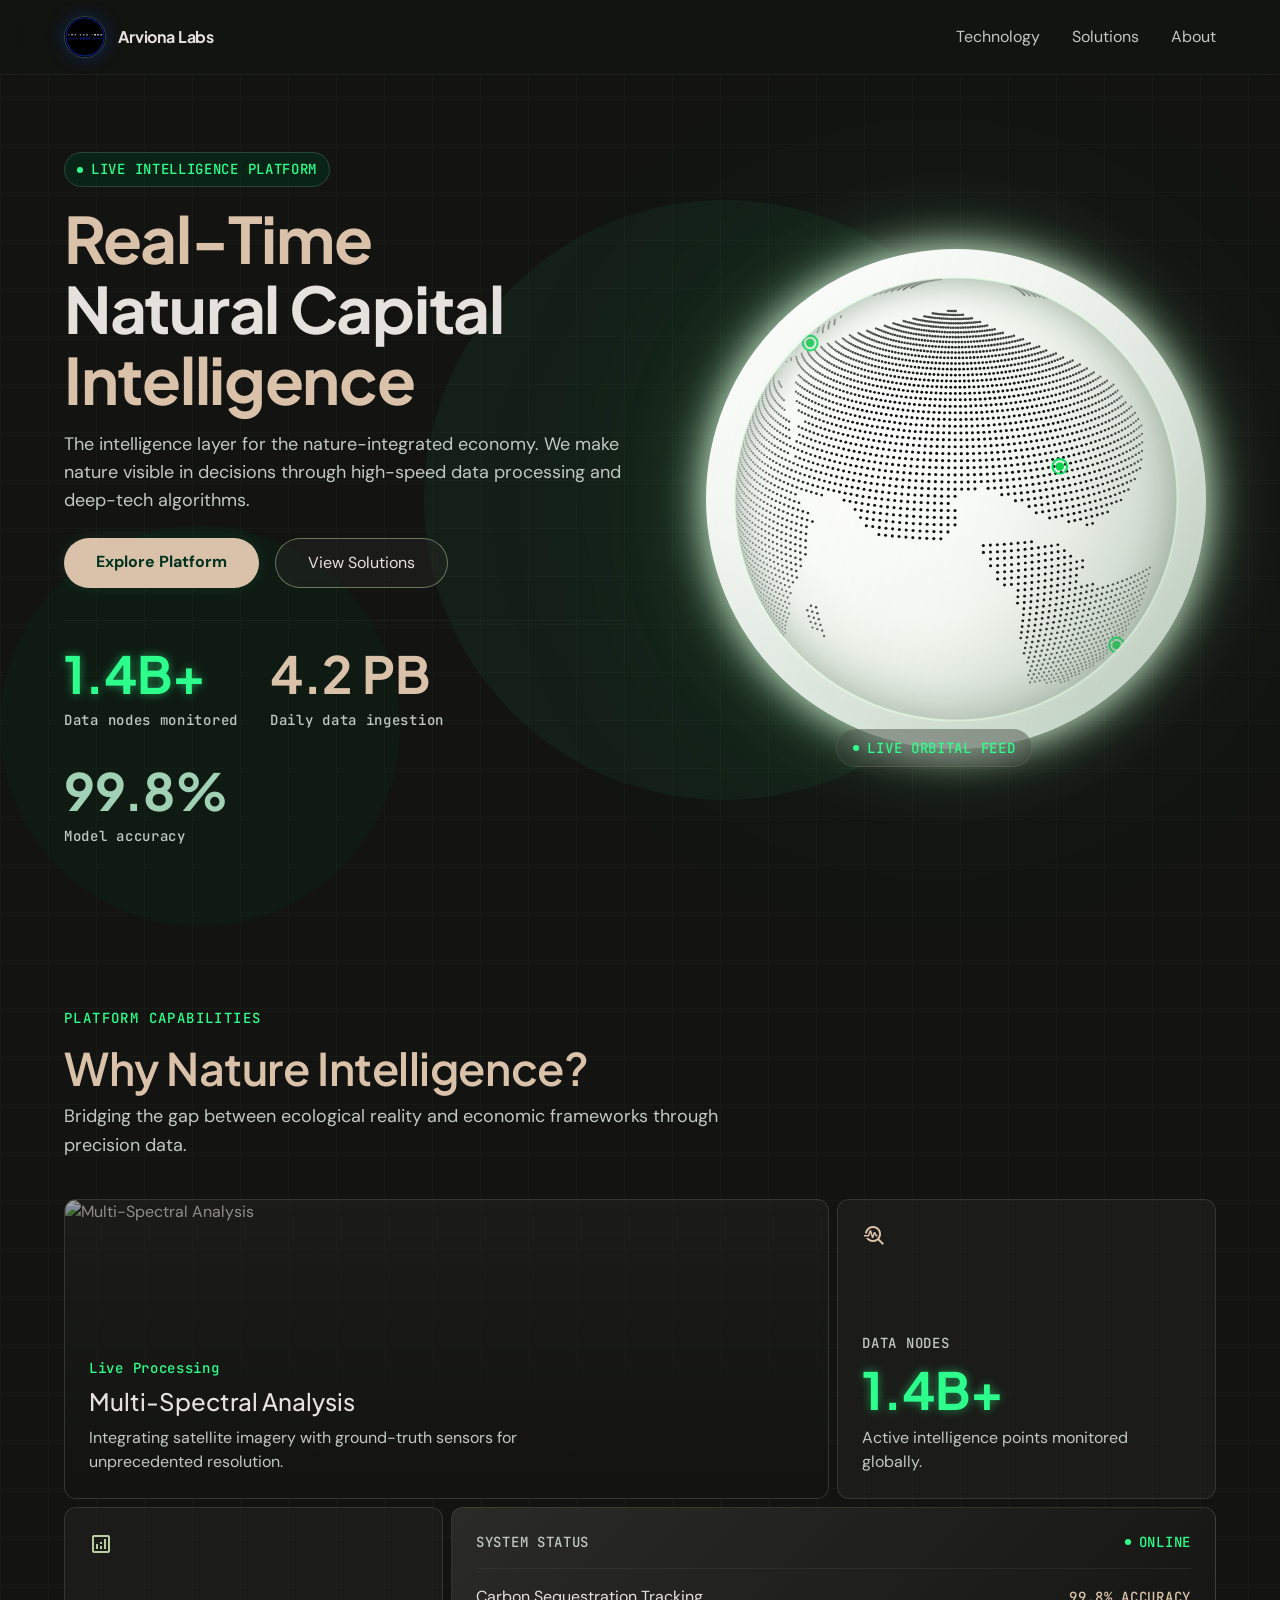
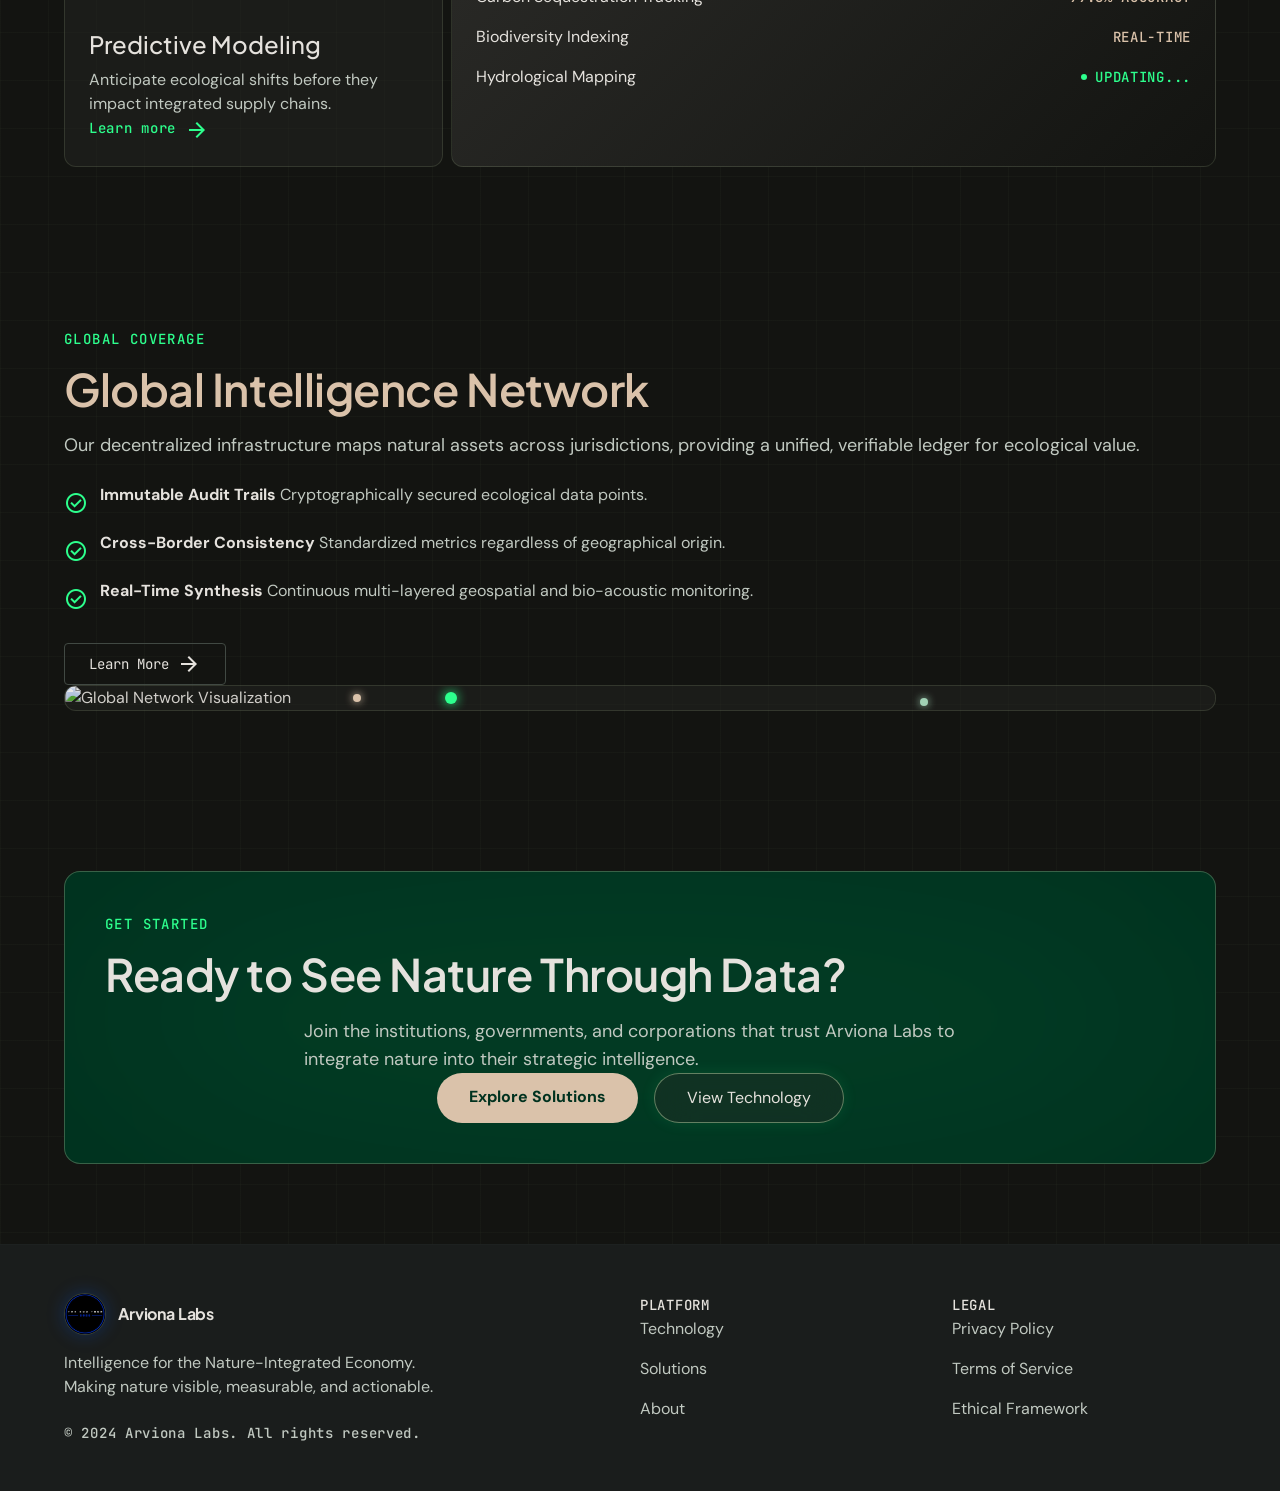
==== commit 881a0c41: "change in the animation of csss" ====
--- a/index.html
+++ b/index.html
@@ -501,5 +501,6 @@
     a.addEventListener('mouseleave', () => a.style.color = '');
   });
 </script>
+<script src="site.js"></script>
 </body>
 </html>
--- a/styles.css
+++ b/styles.css
@@ -79,34 +79,41 @@
 body {
   background: var(--bg);
   color: var(--on-bg);
-  @media (max-width: 768px) {
-    .hero-grid { grid-template-columns: 1fr; }
-    .hero-section { min-height: auto; padding-top: 40px; padding-bottom: 40px; }
-    .hero-globe-stage {
-      width: min(100%, 390px);
-      margin: 16px auto 0;
-    }
-    .hero-globe-shell {
-      max-width: 360px;
-    }
-    .hero-globe-pill {
-      bottom: 4px;
-    }
-  }
-
-  /* Bento Grid */
-  .bento {
-    display: grid;
-    grid-template-columns: repeat(12, 1fr);
-    gap: var(--unit);
-  }
-  .bento > .span-4 { grid-column: span 4; }
-  .bento > .span-8 { grid-column: span 8; }
-  .bento > .span-12 { grid-column: span 12; }
-  @media (max-width: 768px) {
+  font-family: 'DM Sans', system-ui, -apple-system, sans-serif;
+  font-size: 16px;
+  line-height: 1.5;
+  overflow-x: hidden;
+}
+
+/* === TYPOGRAPHY === */
+.display-lg, h1 {
+  font-family: 'Plus Jakarta Sans', sans-serif;
+  font-size: clamp(38px, 5vw, 64px);
   font-weight: 700;
+  line-height: 1.1;
+  letter-spacing: -0.02em;
+}
+.headline-lg, h2 {
+  font-family: 'Plus Jakarta Sans', sans-serif;
+  font-size: clamp(28px, 3.5vw, 48px);
+  font-weight: 600;
+  line-height: 1.17;
+  letter-spacing: -0.01em;
+}
 .title-md, h3 {
+  font-family: 'Plus Jakarta Sans', sans-serif;
+  font-size: 24px;
+  font-weight: 500;
+  line-height: 1.33;
+}
+.body-lg {
   font-family: 'DM Sans', sans-serif;
+  font-size: 18px;
+  line-height: 1.56;
+}
+.body-md {
+  font-family: 'DM Sans', sans-serif;
+  font-size: 16px;
   line-height: 1.5;
 }
 .label-tech {
@@ -258,6 +265,35 @@
 .duration-500 { transition-duration: 500ms; }
 .duration-700 { transition-duration: 700ms; }
 
+/* Scroll Reveal */
+body.reveal-active .scroll-reveal {
+  opacity: 0;
+  translate: var(--reveal-x, 0) var(--reveal-y, 34px);
+  filter: blur(10px);
+  transition:
+    opacity 820ms cubic-bezier(0.22, 1, 0.36, 1),
+    translate 820ms cubic-bezier(0.22, 1, 0.36, 1),
+    filter 820ms ease;
+  transition-delay: var(--reveal-delay, 0ms);
+  will-change: opacity, translate, filter;
+}
+body.reveal-active .scroll-reveal[data-reveal="left"] {
+  --reveal-x: -42px;
+  --reveal-y: 18px;
+}
+body.reveal-active .scroll-reveal[data-reveal="right"] {
+  --reveal-x: 42px;
+  --reveal-y: 18px;
+}
+body.reveal-active .scroll-reveal[data-reveal="up-soft"] {
+  --reveal-y: 24px;
+}
+body.reveal-active .scroll-reveal.reveal-in {
+  opacity: 1;
+  translate: 0 0;
+  filter: blur(0);
+}
+
 /* === COLORS === */
 .text-primary { color: var(--primary); }
 .text-neon { color: var(--neon); }
@@ -598,6 +634,13 @@
   .animate-pulse,
   .animate-float {
     animation: none !important;
+  }
+
+  body.reveal-active .scroll-reveal {
+    opacity: 1;
+    translate: 0 0;
+    filter: none;
+    transition: none;
   }
 }
 
@@ -718,28 +761,23 @@
     bottom: 4px;
   }
 }
-  stroke: rgba(232, 255, 232, 0.92);
-.hero-globe-pill {
-  position: absolute;
-  bottom: 14px;
-  left: 50%;
-  transform: translateX(-50%);
-  z-index: 10;
-  white-space: nowrap;
-}
+
 /* Bento Grid */
+.bento {
+  display: grid;
+  grid-template-columns: repeat(12, 1fr);
+  gap: var(--unit);
+}
 .bento > .span-4 { grid-column: span 4; }
 .bento > .span-8 { grid-column: span 8; }
 .bento > .span-12 { grid-column: span 12; }
 @media (max-width: 768px) {
-    width: min(100%, 400px);
+  .bento { grid-template-columns: 1fr; }
   .bento > .span-4, .bento > .span-8, .bento > .span-12 { grid-column: span 1; }
+}
 
 /* Stats */
-    max-width: 360px;
-  }
-  .hero-globe-pill {
-    bottom: 6px;
+.stat-value {
   font-family: 'Plus Jakarta Sans', sans-serif;
   font-size: clamp(28px, 4vw, 56px);
   font-weight: 700;
